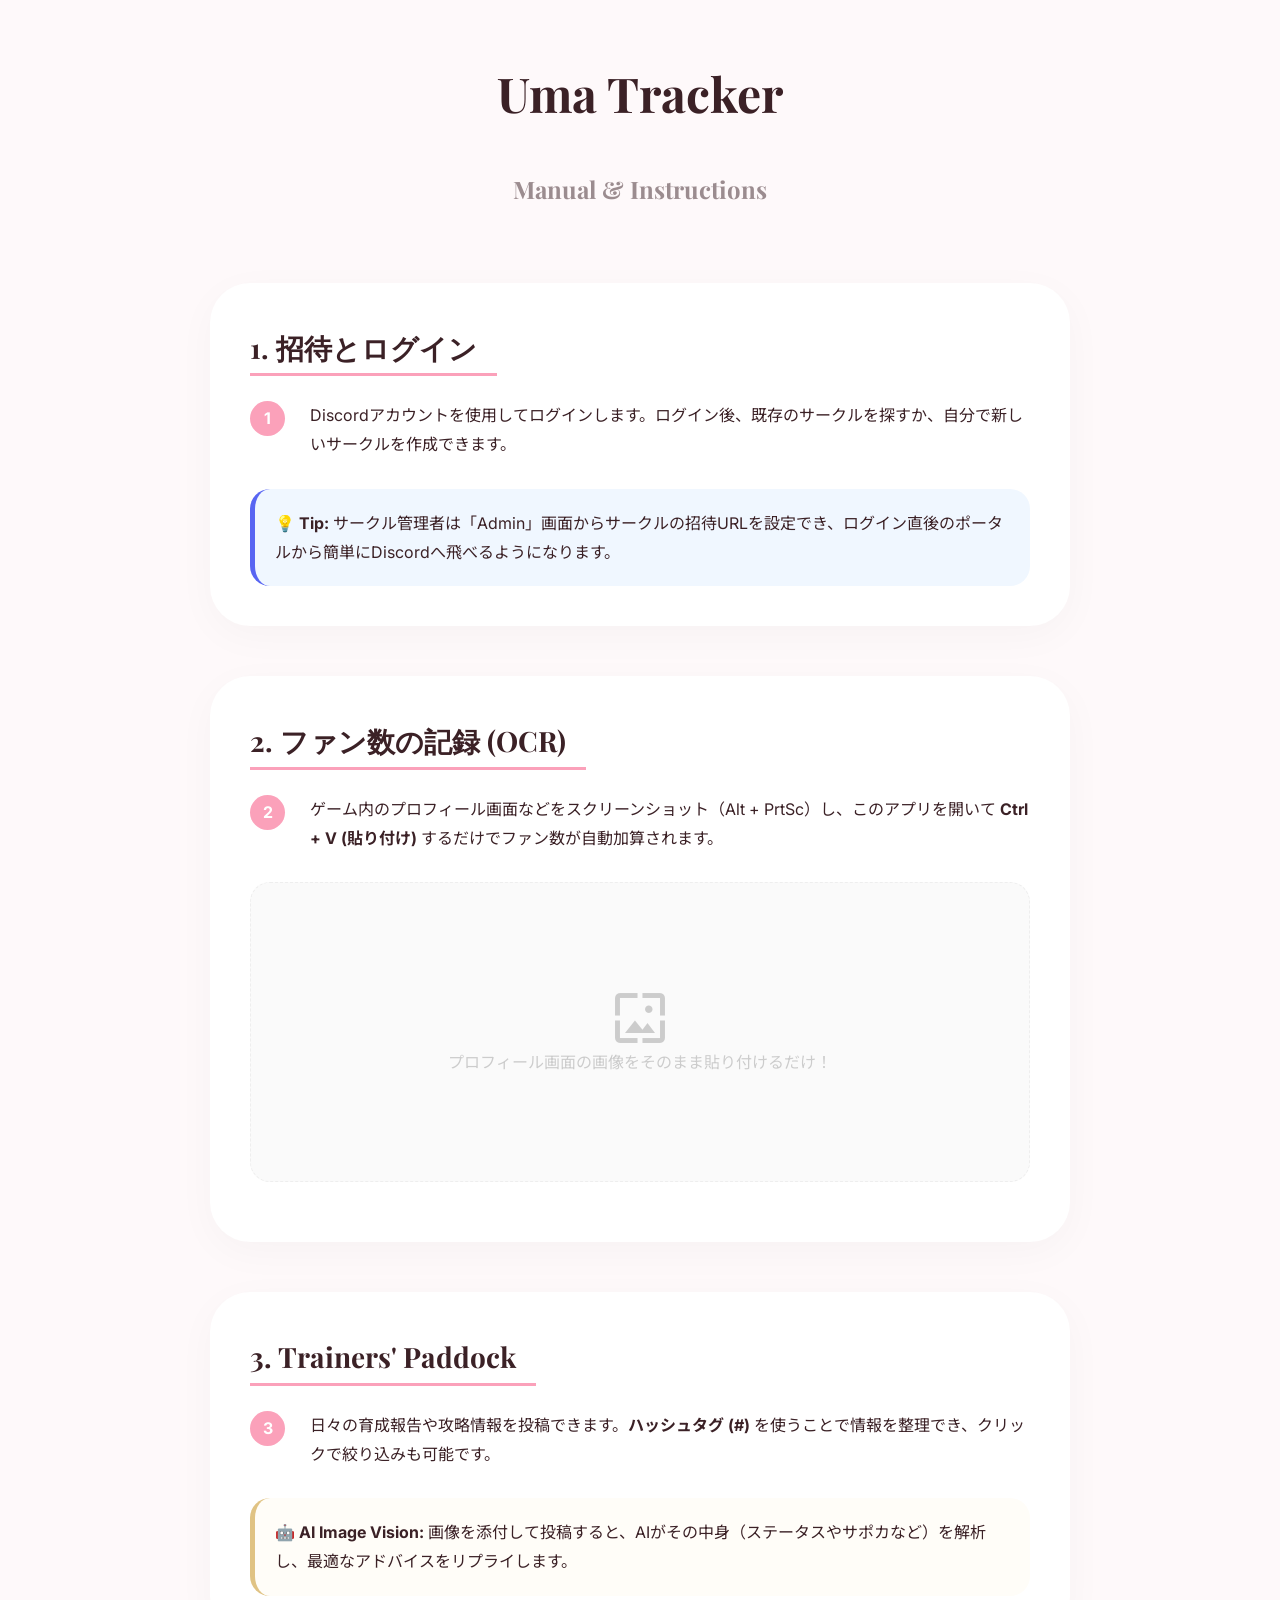
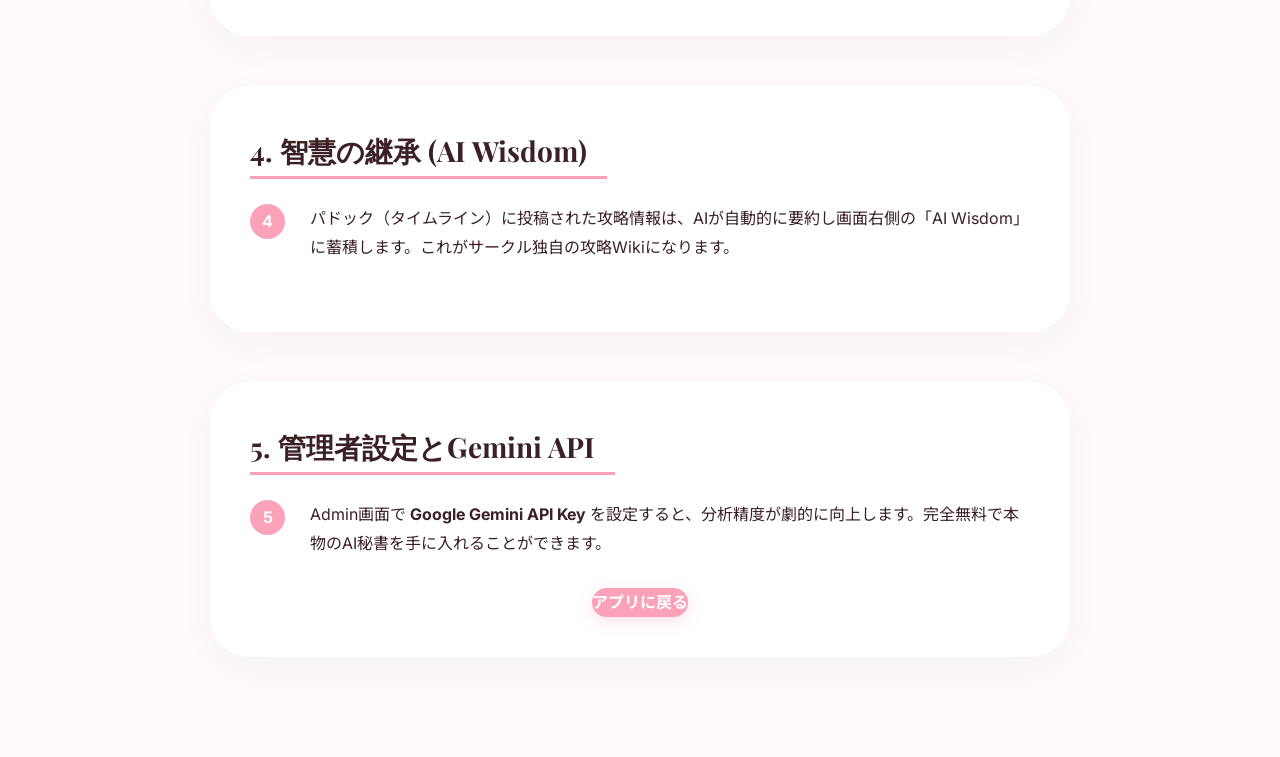
==== guide.html @ 1837deea "Add files via upload" ====
<!DOCTYPE html>
<html lang="ja">
<head>
    <meta charset="UTF-8">
    <meta name="viewport" content="width=device-width, initial-scale=1.0">
    <title>User Guide | Uma Tracker</title>
    <link rel="stylesheet" href="style.css">
    <link href="https://fonts.googleapis.com/css2?family=Playfair+Display:ital,wght@0,700&family=Noto+Sans+JP:wght@400;700&family=Inter:wght@400;600&display=swap" rel="stylesheet">
    <link href="https://fonts.googleapis.com/icon?family=Material+Icons+Outlined" rel="stylesheet">
    <style>
        body { padding: 50px 20px; max-width: 900px; margin: 0 auto; line-height: 1.8; }
        .guide-card { margin-bottom: 50px; padding: 40px; border-radius: 40px; background: white; box-shadow: 0 10px 40px rgba(0,0,0,0.03); }
        h1 { font-family: 'Playfair Display', serif; font-size: 48px; text-align: center; margin-bottom: 60px; color: var(--text-dark); }
        h2 { font-family: 'Playfair Display', serif; font-size: 28px; border-bottom: 3px solid var(--primary); display: inline-block; margin-bottom: 25px; padding-right: 20px; }
        .step { display: flex; gap: 25px; margin-bottom: 30px; align-items: flex-start; }
        .step-num { background: var(--primary); color: white; width: 35px; height: 35px; border-radius: 50%; display: flex; align-items: center; justify-content: center; font-weight: bold; flex-shrink: 0; }
        .img-placeholder { width: 100%; height: 300px; background: #fafafa; border-radius: 20px; margin: 20px 0; border: 1px dashed #eee; display: flex; align-items: center; justify-content: center; color: #ccc; flex-direction: column; }
        .tag-guide { background: #f0f7ff; padding: 20px; border-radius: 20px; border-left: 5px solid #5865F2; }
    </style>
</head>
<body style="background: #fef9fa;">

    <h1>Uma Tracker <br><span style="font-size: 24px; opacity: 0.5;">Manual & Instructions</span></h1>

    <div class="guide-card">
        <h2>1. 招待とログイン</h2>
        <div class="step">
            <div class="step-num">1</div>
            <div>
                <p>Discordアカウントを使用してログインします。ログイン後、既存のサークルを探すか、自分で新しいサークルを作成できます。</p>
            </div>
        </div>
        <div class="tag-guide">
            <p>💡 <b>Tip:</b> サークル管理者は「Admin」画面からサークルの招待URLを設定でき、ログイン直後のポータルから簡単にDiscordへ飛べるようになります。</p>
        </div>
    </div>

    <div class="guide-card">
        <h2>2. ファン数の記録 (OCR)</h2>
        <div class="step">
            <div class="step-num">2</div>
            <div>
                <p>ゲーム内のプロフィール画面などをスクリーンショット（Alt + PrtSc）し、このアプリを開いて <b>Ctrl + V (貼り付け)</b> するだけでファン数が自動加算されます。</p>
            </div>
        </div>
        <div class="img-placeholder">
            <span class="material-icons-outlined" style="font-size: 60px;">wallpaper</span>
            <p>プロフィール画面の画像をそのまま貼り付けるだけ！</p>
        </div>
    </div>

    <div class="guide-card">
        <h2>3. Trainers' Paddock</h2>
        <div class="step">
            <div class="step-num">3</div>
            <div>
                <p>日々の育成報告や攻略情報を投稿できます。<b>ハッシュタグ (#)</b> を使うことで情報を整理でき、クリックで絞り込みも可能です。</p>
            </div>
        </div>
        <div class="tag-guide" style="border-left-color: #e0c384; background: #fffdf8;">
            <p>🤖 <b>AI Image Vision:</b> 画像を添付して投稿すると、AIがその中身（ステータスやサポカなど）を解析し、最適なアドバイスをリプライします。</p>
        </div>
    </div>

    <div class="guide-card">
        <h2>4. 智慧の継承 (AI Wisdom)</h2>
        <div class="step">
            <div class="step-num">4</div>
            <div>
                <p>パドック（タイムライン）に投稿された攻略情報は、AIが自動的に要約し画面右側の「AI Wisdom」に蓄積します。これがサークル独自の攻略Wikiになります。</p>
            </div>
        </div>
    </div>

    <div class="guide-card">
        <h2>5. 管理者設定とGemini API</h2>
        <div class="step">
            <div class="step-num">5</div>
            <div>
                <p>Admin画面で <b>Google Gemini API Key</b> を設定すると、分析精度が劇的に向上します。完全無料で本物のAI秘書を手に入れることができます。</p>
            </div>
        </div>
        <p style="text-align:center; margin-top:20px;">
            <a href="index.html" class="glass-btn primary" style="text-decoration:none; display:inline-block;">アプリに戻る</a>
        </p>
    </div>

</body>
</html>
---- style.css ----
@import url('https://fonts.googleapis.com/css2?family=Playfair+Display:ital,wght@0,400;0,700;1,400&family=Noto+Sans+JP:wght@400;500;700&family=Inter:wght@400;600;700&display=swap');

:root {
    --bg-color: #fef9fa;
    --text-dark: #3b2126;
    --text-muted: #9d8e90;
    --primary: #fba1ba;
    --secondary: #e0c384;
    --discord-blue: #5865F2;
}

* { margin: 0; padding: 0; box-sizing: border-box; }

body {
    background-color: var(--bg-color);
    background-image: 
        radial-gradient(circle at top left, #ffffff 0%, transparent 60%),
        radial-gradient(circle at bottom right, #fde4eb 0%, transparent 60%);
    font-family: 'Inter', 'Noto Sans JP', sans-serif;
    color: var(--text-dark);
    min-height: 100vh;
    overflow-x: hidden;
}

.glass-panel {
    background: rgba(255, 255, 255, 0.9);
    backdrop-filter: blur(20px);
    border-radius: 30px;
    box-shadow: 0 10px 40px rgba(0, 0, 0, 0.03);
    padding: 25px;
}

/* App Layout */
.app-layout {
    display: flex;
    flex-direction: column;
    align-items: center;
    padding: 20px;
    gap: 20px;
}

/* Navigation */
.top-nav-pill {
    display: flex;
    align-items: center;
    gap: 15px;
    background: rgba(255,255,255,0.85);
    backdrop-filter: blur(25px);
    padding: 8px 20px;
    border-radius: 50px;
    box-shadow: 0 5px 25px rgba(0,0,0,0.02);
    z-index: 1000;
}
.nav-user { display: flex; align-items: center; gap: 10px; border-right: 1px solid #eee; padding-right: 15px; }
.nav-actions { display: flex; align-items: center; gap: 10px; border-left: 1px solid #eee; padding-left: 15px; }
.nav-link { 
    text-decoration: none; color: var(--text-muted); display: flex; align-items: center; gap: 8px; padding: 8px 15px; border-radius: 20px; transition: 0.3s;
}
.nav-link.active, .nav-link:hover { background: rgba(251, 161, 186, 0.1); color: var(--primary); }
.nav-text { display: flex; flex-direction: column; line-height: 1; }
.nav-text .sub { font-size: 10px; font-weight: normal; opacity: 0.6; }

/* Dashboard Grid */
.main-dashboard-grid {
    display: grid;
    grid-template-columns: 1fr 380px;
    grid-template-rows: auto auto auto auto;
    gap: 25px;
    max-width: 1200px;
    width: 100%;
}

/* Card Elements */
.card-header { display: flex; justify-content: space-between; align-items: center; margin-bottom: 20px; }
.card-header h3 { font-family: 'Playfair Display', serif; font-size: 22px; color: var(--text-dark); }
.card-header p { font-size: 11px; color: var(--text-muted); }

/* Hero Panel */
.hero-card { display: flex; flex-direction: column; align-items: center; min-height: 380px; text-align: center; }
.circle-name-display { font-family: 'Playfair Display', serif; font-size: 24px; color: var(--primary); font-weight: bold; }
.hero-giant-title { font-family: 'Playfair Display', serif; font-size: 80px; line-height:0.9; margin: 20px 0; letter-spacing: -2px; }
.hero-progress-section { width: 100%; position: relative; margin-bottom: 20px; }
.hero-bar-track { width: 100%; height: 50px; background: rgba(0,0,0,0.03); border-radius: 30px; padding: 5px; border: 1px solid #eee; }
.hero-bar-fill { height: 100%; background: linear-gradient(90deg, var(--primary), var(--secondary)); border-radius: 25px; transition: 1s; }
.hero-percent { position: absolute; right: 20px; top: 50%; transform: translateY(-50%); font-weight: 700; font-size: 20px; }
.hero-stats { display: flex; gap: 40px; margin-top: 20px; }
.hero-stats .label { font-size: 10px; color: var(--text-muted); text-transform: uppercase; }
.hero-stats .val { font-family: 'Playfair Display', serif; font-size: 28px; }

/* Timeline UI */
.timeline-item { padding: 15px; background: white; border-radius: 20px; border: 1px solid #f0f0f0; transition: 0.3s; }
.timeline-item:hover { transform: scale(1.02); box-shadow: 0 5px 15px rgba(0,0,0,0.02); }
.timeline-header { display: flex; align-items: center; gap: 10px; margin-bottom: 8px; }
.timeline-user { font-weight: 700; font-size: 13px; }
.timeline-time { font-size: 10px; color: var(--text-muted); }
.timeline-content { font-size: 14px; line-height: 1.5; color: var(--text-dark); }

/* Wisdom Panel */
#aiWisdomContent { background: rgba(255,255,255,0.6); padding: 15px; border-radius: 15px; border: 1px dashed var(--secondary); }
.wisdom-tip { margin-bottom: 15px; padding-bottom: 10px; border-bottom: 1px solid rgba(224, 195, 132, 0.2); }
.wisdom-tag { font-size: 10px; font-weight: bold; padding: 2px 8px; background: var(--secondary); color: white; border-radius: 10px; margin-right: 5px; }

/* Generic Components */
.scroll-list { overflow-y: auto; padding-right: 10px; scrollbar-width: thin; }
.glass-input { width: 100%; padding: 12px 18px; border-radius: 15px; border: 1px solid #eee; background: white; font-size: 14px; outline: none; transition: 0.3s; }
.glass-input:focus { border-color: var(--primary); box-shadow: 0 0 0 4px rgba(251, 161, 186, 0.1); }
.glass-btn { border: none; border-radius: 15px; font-weight: 700; cursor: pointer; transition: 0.3s; display: flex; align-items: center; justify-content: center; transform: perspective(1px) translateZ(0); }
.glass-btn:active { transform: scale(0.95); }
.glass-btn.primary { background: var(--primary); color: white; box-shadow: 0 5px 15px rgba(251, 161, 186, 0.3); }
.text-link { background: none; border: none; color: var(--text-muted); cursor: pointer; font-size: 13px; display: flex; align-items: center; gap: 5px; }
.text-link:hover { color: var(--text-dark); }

.user-avatar { width: 40px; height: 40px; border-radius: 50%; background: var(--secondary); display: flex; align-items: center; justify-content: center; font-weight: 700; background-size: cover; border: 2px solid white; box-shadow: 0 2px 10px rgba(0,0,0,0.1); }
.members-grid-mini { display: flex; flex-wrap: wrap; gap: 10px; }
.member-avatar-mini { width: 50px; height: 50px; border-radius: 50%; background-size: cover; cursor: pointer; border: 2px solid white; box-shadow: 0 3px 10px rgba(0,0,0,0.05); }

/* Modals */
.modal-overlay { position: fixed; top: 0; left: 0; width: 100%; height: 100%; background: rgba(0,0,0,0.4); backdrop-filter: blur(10px); display: flex; align-items: center; justify-content: center; z-index: 2000; }
.hidden { display: none !important; }
.auth-overlay { position: fixed; top: 0; left: 0; width: 100%; height: 100%; background: linear-gradient(135deg, #fba1ba, #e0c384); z-index: 5000; display: flex; align-items: center; justify-content: center; }

/* Modal Detail Grid */
.modal-full { width: 1000px; max-width: 98%; height: 90vh; overflow-y: auto; padding: 40px; }
.modal-header { display: flex; justify-content: space-between; align-items: center; margin-bottom: 30px; }
.modal-header h1 { font-family: 'Playfair Display', serif; font-size: 36px; }
.modal-grid { display: grid; grid-template-columns: 1fr 1fr; gap: 40px; }

.ai-box { background: linear-gradient(135deg, #fff, #f8fbff); border: 2px solid var(--discord-blue); }
.ai-input { display: flex; gap: 10px; margin-top: 15px; }
.ai-input input { flex: 1; padding: 10px; border-radius: 12px; border: 1px solid #eee; font-size: 13px; }
.ai-input button { padding: 0 20px; border-radius: 12px; background: var(--discord-blue); color: white; border: none; font-weight: bold; }

.inner-box { padding: 15px; background: #fafafa; border-radius: 15px; border: 1px solid #eee; margin-top: 10px; }
.form-group { margin-bottom: 25px; }
.form-group label { font-size: 12px; font-weight: bold; color: var(--text-muted); margin-bottom: 5px; display: block; }
.discord-btn { background: var(--discord-blue); color: white; padding: 5px 15px; border-radius: 15px; text-decoration: none; font-size: 11px; display: flex; align-items: center; gap: 8px; }

/* Toast Notification */
.toast {
    position: fixed;
    bottom: 40px;
    left: 50%;
    transform: translateX(-50%) translateY(20px);
    background: #333;
    color: white;
    padding: 12px 30px;
    border-radius: 30px;
    font-size: 14px;
    font-weight: 700;
    z-index: 10000;
    box-shadow: 0 10px 30px rgba(0,0,0,0.2);
    transition: 0.4s cubic-bezier(0.175, 0.885, 0.32, 1.275);
    display: flex;
    align-items: center;
    gap: 10px;
    opacity: 0;
    pointer-events: none;
}
.toast.show {
    opacity: 1;
    transform: translateX(-50%) translateY(0);
    pointer-events: auto;
}
.toast.success { background: #4caf50; }

/* Confetti Animation */
.confetti {
    position: fixed; top: -10px; width: 10px; height: 10px; z-index: 10001;
    animation: confetti-fall 3s linear forwards; border-radius: 2px;
}
@keyframes confetti-fall {
    0% { transform: translateY(0) rotate(0deg); opacity: 1; }
    100% { transform: translateY(100vh) rotate(720deg); opacity: 0; }
}
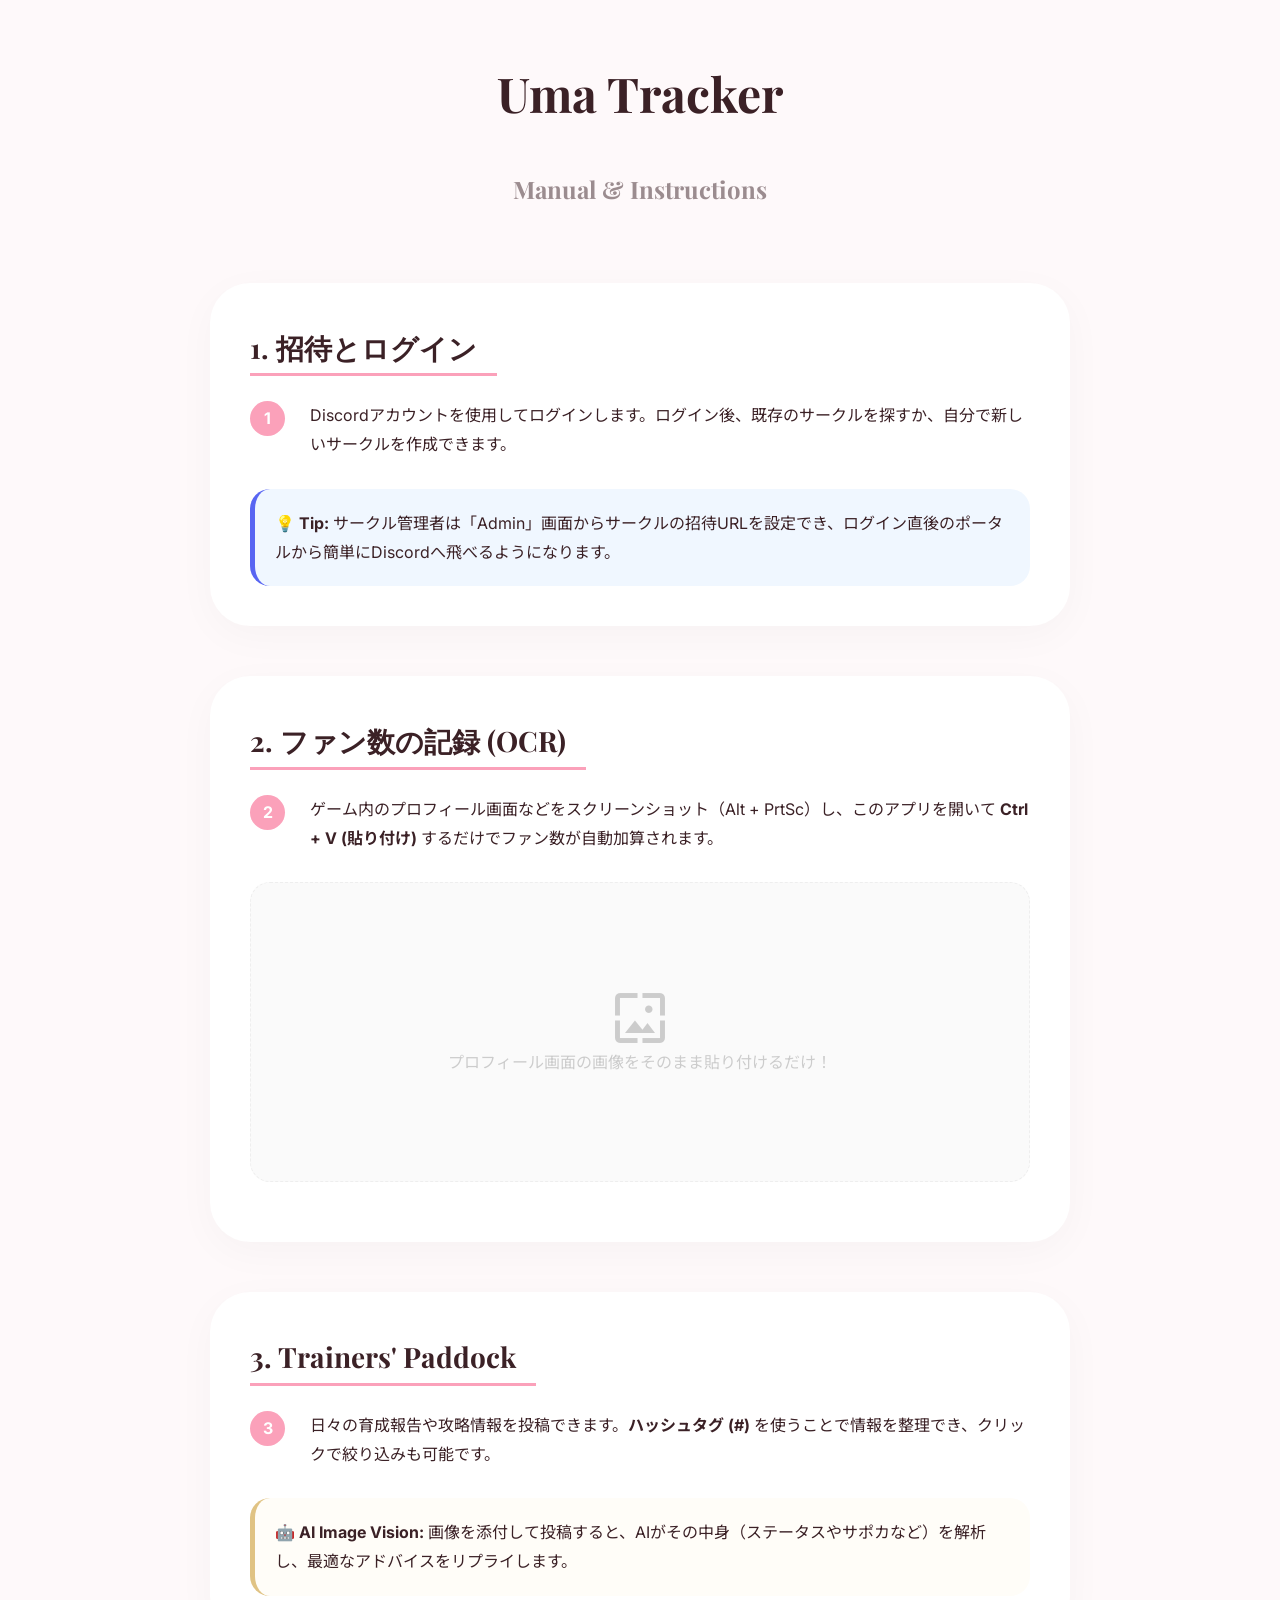
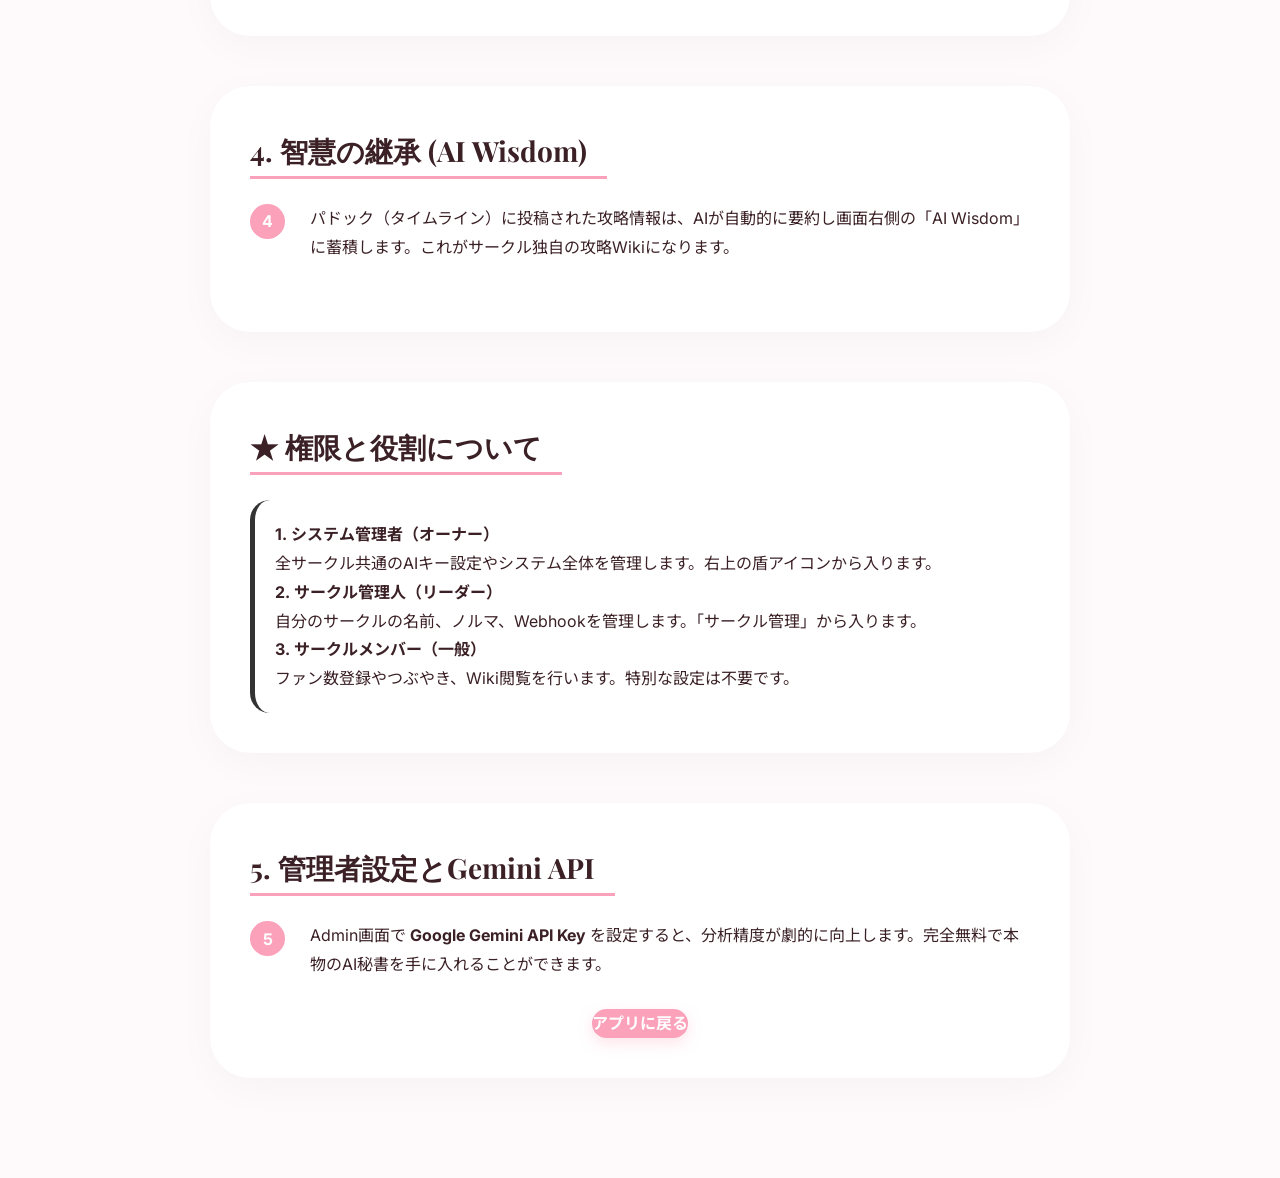
==== commit c97e5dd2: "Add files via upload" ====
--- a/guide.html
+++ b/guide.html
@@ -73,6 +73,15 @@
     </div>
 
     <div class="guide-card">
+        <h2>★ 権限と役割について</h2>
+        <div class="tag-guide" style="border-left-color: #333; background: #fff;">
+            <p><b>1. システム管理者（オーナー）</b><br>全サークル共通のAIキー設定やシステム全体を管理します。右上の盾アイコンから入ります。</p>
+            <p><b>2. サークル管理人（リーダー）</b><br>自分のサークルの名前、ノルマ、Webhookを管理します。「サークル管理」から入ります。</p>
+            <p><b>3. サークルメンバー（一般）</b><br>ファン数登録やつぶやき、Wiki閲覧を行います。特別な設定は不要です。</p>
+        </div>
+    </div>
+
+    <div class="guide-card">
         <h2>5. 管理者設定とGemini API</h2>
         <div class="step">
             <div class="step-num">5</div>
